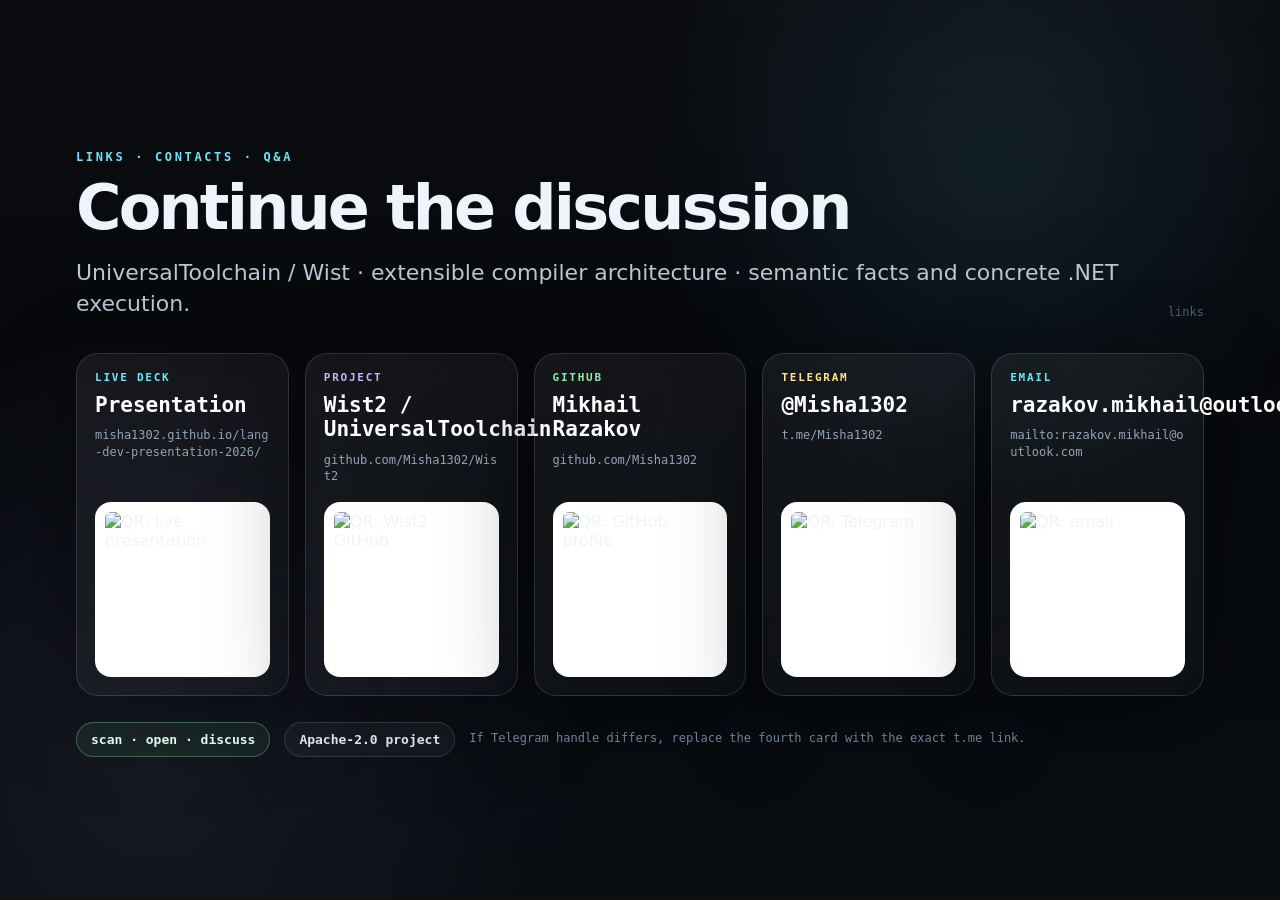
==== contact-slide.html @ dee4163a "Add contact slide with QR links" ====
<!doctype html>
<html lang="en">
<head>
<meta charset="utf-8">
<meta name="viewport" content="width=device-width, initial-scale=1">
<title>Links · Mikhail Razakov · LangDev 2026</title>
<style>
:root{--bg:#07090d;--ink:#eef4fb;--muted:#93a4ba;--line:rgba(255,255,255,.13);--cyan:#67e8f9;--violet:#c4b5fd;--green:#86efac;--amber:#fde68a;--shadow:0 24px 90px rgba(0,0,0,.38)}
*{box-sizing:border-box}html,body{margin:0;min-height:100%;background:var(--bg);color:var(--ink);font-family:Inter,ui-sans-serif,system-ui,-apple-system,BlinkMacSystemFont,"Segoe UI",sans-serif}body{overflow:hidden}.slide{position:relative;min-height:100svh;display:flex;align-items:center;padding:66px 76px 58px;overflow:hidden}.slide:before{content:"";position:absolute;inset:0;background:radial-gradient(circle at 78% 18%,rgba(103,232,249,.09),transparent 28%),radial-gradient(circle at 12% 84%,rgba(196,181,253,.075),transparent 32%),linear-gradient(180deg,rgba(255,255,255,.02),transparent 35%,rgba(103,232,249,.018));pointer-events:none}.wrap{position:relative;width:100%;max-width:1530px;margin:0 auto}.head{display:flex;align-items:flex-end;justify-content:space-between;gap:24px;margin-bottom:34px}.kicker{font:700 12px/1.1 monospace;letter-spacing:.22em;text-transform:uppercase;color:var(--cyan);margin-bottom:11px}.num{font:12px monospace;color:#4b5f75;white-space:nowrap}h1{margin:0;font-size:62px;letter-spacing:-.045em;line-height:1.02;max-width:1050px}.sub{font-size:22px;color:#b9c6d6;line-height:1.42;max-width:1050px;margin-top:18px}.grid{display:grid;grid-template-columns:repeat(5,minmax(0,1fr));gap:16px}.card{display:flex;flex-direction:column;justify-content:space-between;min-height:330px;border:1px solid var(--line);background:linear-gradient(145deg,rgba(255,255,255,.060),rgba(255,255,255,.020));border-radius:22px;box-shadow:var(--shadow);padding:18px;text-decoration:none;color:var(--ink)}.card:hover{border-color:rgba(103,232,249,.38);transform:translateY(-2px)}.tag{font:900 11px/1 monospace;letter-spacing:.16em;text-transform:uppercase;color:var(--cyan);margin-bottom:10px}.title{font:850 21px/1.15 monospace;color:white}.url{font:12px/1.35 monospace;color:#93a4ba;word-break:break-all;margin-top:10px}.qr{width:100%;aspect-ratio:1/1;border-radius:16px;background:#fff;padding:10px;margin-top:18px;object-fit:contain}.footer{margin-top:26px;display:flex;gap:14px;flex-wrap:wrap;align-items:center}.pill{border:1px solid rgba(255,255,255,.12);border-radius:999px;padding:10px 14px;font:800 13px/1 monospace;color:#d8e5f2;background:rgba(255,255,255,.04)}.pill.green{color:#dcfce7;border-color:rgba(134,239,172,.32);background:rgba(134,239,172,.07)}.note{color:#6f8198;font:12px/1.45 monospace}.violet{color:var(--violet)}.green{color:var(--green)}.amber{color:var(--amber)}@media(max-width:1200px){.grid{grid-template-columns:repeat(3,1fr)}body{overflow:auto}.slide{align-items:flex-start}}@media(max-width:760px){.slide{padding:48px 16px}.grid{grid-template-columns:1fr}h1{font-size:38px}.sub{font-size:18px}.num{display:none}}
</style>
</head>
<body>
<main class="slide">
<div class="wrap">
  <div class="head"><div><div class="kicker">links · contacts · Q&amp;A</div><h1>Continue the discussion</h1><div class="sub">UniversalToolchain / Wist · extensible compiler architecture · semantic facts and concrete .NET execution.</div></div><div class="num">links</div></div>
  <div class="grid">
    <a class="card" href="https://misha1302.github.io/lang-dev-presentation-2026/" target="_blank" rel="noopener"><div><div class="tag">live deck</div><div class="title">Presentation</div><div class="url">misha1302.github.io/lang-dev-presentation-2026/</div></div><img class="qr" alt="QR: live presentation" src="https://api.qrserver.com/v1/create-qr-code/?size=320x320&amp;margin=8&amp;data=https%3A%2F%2Fmisha1302.github.io%2Flang-dev-presentation-2026%2F"></a>
    <a class="card" href="https://github.com/Misha1302/Wist2" target="_blank" rel="noopener"><div><div class="tag violet">project</div><div class="title">Wist2 / UniversalToolchain</div><div class="url">github.com/Misha1302/Wist2</div></div><img class="qr" alt="QR: Wist2 GitHub" src="https://api.qrserver.com/v1/create-qr-code/?size=320x320&amp;margin=8&amp;data=https%3A%2F%2Fgithub.com%2FMisha1302%2FWist2"></a>
    <a class="card" href="https://github.com/Misha1302" target="_blank" rel="noopener"><div><div class="tag green">github</div><div class="title">Mikhail Razakov</div><div class="url">github.com/Misha1302</div></div><img class="qr" alt="QR: GitHub profile" src="https://api.qrserver.com/v1/create-qr-code/?size=320x320&amp;margin=8&amp;data=https%3A%2F%2Fgithub.com%2FMisha1302"></a>
    <a class="card" href="https://t.me/Misha1302" target="_blank" rel="noopener"><div><div class="tag amber">telegram</div><div class="title">@Misha1302</div><div class="url">t.me/Misha1302</div></div><img class="qr" alt="QR: Telegram" src="https://api.qrserver.com/v1/create-qr-code/?size=320x320&amp;margin=8&amp;data=https%3A%2F%2Ft.me%2FMisha1302"></a>
    <a class="card" href="mailto:razakov.mikhail@outlook.com"><div><div class="tag">email</div><div class="title">razakov.mikhail@outlook.com</div><div class="url">mailto:razakov.mikhail@outlook.com</div></div><img class="qr" alt="QR: email" src="https://api.qrserver.com/v1/create-qr-code/?size=320x320&amp;margin=8&amp;data=mailto%3Arazakov.mikhail%40outlook.com"></a>
  </div>
  <div class="footer"><span class="pill green">scan · open · discuss</span><span class="pill">Apache-2.0 project</span><span class="note">If Telegram handle differs, replace the fourth card with the exact t.me link.</span></div>
</div>
</main>
</body>
</html>
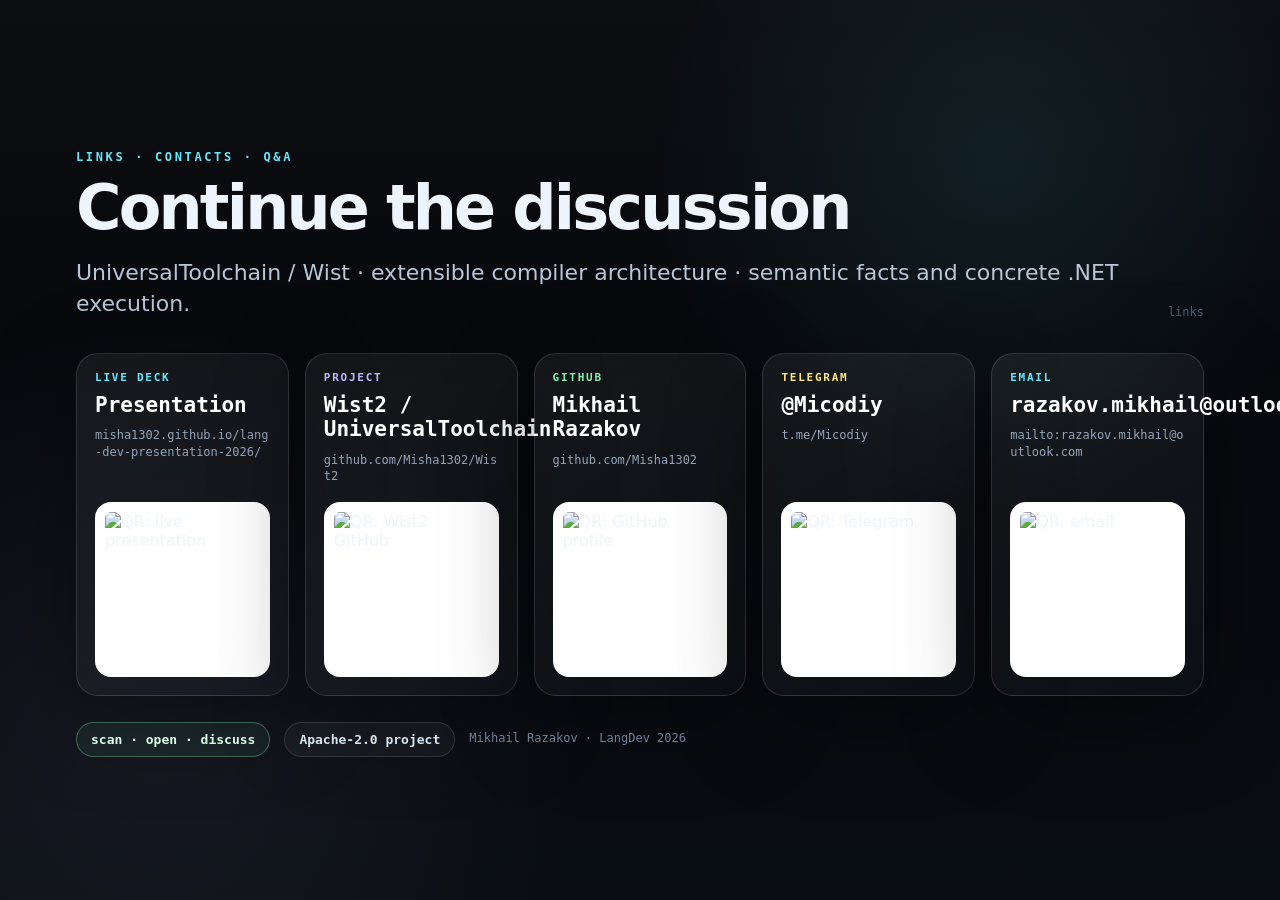
==== commit eccaa8e5: "Fix Telegram contact to @Micodiy" ====
--- a/contact-slide.html
+++ b/contact-slide.html
@@ -17,10 +17,10 @@
     <a class="card" href="https://misha1302.github.io/lang-dev-presentation-2026/" target="_blank" rel="noopener"><div><div class="tag">live deck</div><div class="title">Presentation</div><div class="url">misha1302.github.io/lang-dev-presentation-2026/</div></div><img class="qr" alt="QR: live presentation" src="https://api.qrserver.com/v1/create-qr-code/?size=320x320&amp;margin=8&amp;data=https%3A%2F%2Fmisha1302.github.io%2Flang-dev-presentation-2026%2F"></a>
     <a class="card" href="https://github.com/Misha1302/Wist2" target="_blank" rel="noopener"><div><div class="tag violet">project</div><div class="title">Wist2 / UniversalToolchain</div><div class="url">github.com/Misha1302/Wist2</div></div><img class="qr" alt="QR: Wist2 GitHub" src="https://api.qrserver.com/v1/create-qr-code/?size=320x320&amp;margin=8&amp;data=https%3A%2F%2Fgithub.com%2FMisha1302%2FWist2"></a>
     <a class="card" href="https://github.com/Misha1302" target="_blank" rel="noopener"><div><div class="tag green">github</div><div class="title">Mikhail Razakov</div><div class="url">github.com/Misha1302</div></div><img class="qr" alt="QR: GitHub profile" src="https://api.qrserver.com/v1/create-qr-code/?size=320x320&amp;margin=8&amp;data=https%3A%2F%2Fgithub.com%2FMisha1302"></a>
-    <a class="card" href="https://t.me/Misha1302" target="_blank" rel="noopener"><div><div class="tag amber">telegram</div><div class="title">@Misha1302</div><div class="url">t.me/Misha1302</div></div><img class="qr" alt="QR: Telegram" src="https://api.qrserver.com/v1/create-qr-code/?size=320x320&amp;margin=8&amp;data=https%3A%2F%2Ft.me%2FMisha1302"></a>
+    <a class="card" href="https://t.me/Micodiy" target="_blank" rel="noopener"><div><div class="tag amber">telegram</div><div class="title">@Micodiy</div><div class="url">t.me/Micodiy</div></div><img class="qr" alt="QR: Telegram" src="https://api.qrserver.com/v1/create-qr-code/?size=320x320&amp;margin=8&amp;data=https%3A%2F%2Ft.me%2FMicodiy"></a>
     <a class="card" href="mailto:razakov.mikhail@outlook.com"><div><div class="tag">email</div><div class="title">razakov.mikhail@outlook.com</div><div class="url">mailto:razakov.mikhail@outlook.com</div></div><img class="qr" alt="QR: email" src="https://api.qrserver.com/v1/create-qr-code/?size=320x320&amp;margin=8&amp;data=mailto%3Arazakov.mikhail%40outlook.com"></a>
   </div>
-  <div class="footer"><span class="pill green">scan · open · discuss</span><span class="pill">Apache-2.0 project</span><span class="note">If Telegram handle differs, replace the fourth card with the exact t.me link.</span></div>
+  <div class="footer"><span class="pill green">scan · open · discuss</span><span class="pill">Apache-2.0 project</span><span class="note">Mikhail Razakov · LangDev 2026</span></div>
 </div>
 </main>
 </body>
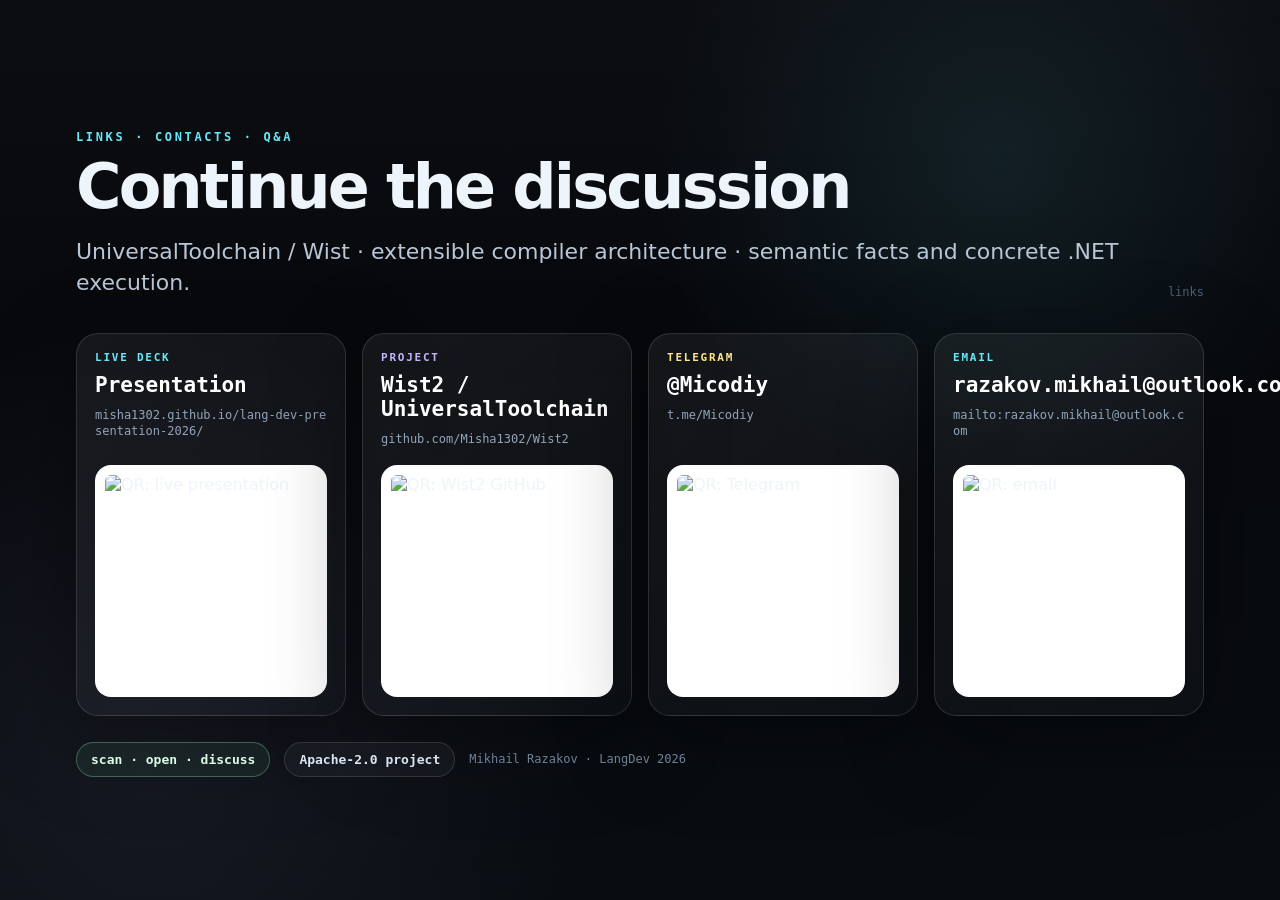
==== commit 4fdca2dc: "Remove GitHub profile card from contacts slide" ====
--- a/contact-slide.html
+++ b/contact-slide.html
@@ -6,7 +6,7 @@
 <title>Links · Mikhail Razakov · LangDev 2026</title>
 <style>
 :root{--bg:#07090d;--ink:#eef4fb;--muted:#93a4ba;--line:rgba(255,255,255,.13);--cyan:#67e8f9;--violet:#c4b5fd;--green:#86efac;--amber:#fde68a;--shadow:0 24px 90px rgba(0,0,0,.38)}
-*{box-sizing:border-box}html,body{margin:0;min-height:100%;background:var(--bg);color:var(--ink);font-family:Inter,ui-sans-serif,system-ui,-apple-system,BlinkMacSystemFont,"Segoe UI",sans-serif}body{overflow:hidden}.slide{position:relative;min-height:100svh;display:flex;align-items:center;padding:66px 76px 58px;overflow:hidden}.slide:before{content:"";position:absolute;inset:0;background:radial-gradient(circle at 78% 18%,rgba(103,232,249,.09),transparent 28%),radial-gradient(circle at 12% 84%,rgba(196,181,253,.075),transparent 32%),linear-gradient(180deg,rgba(255,255,255,.02),transparent 35%,rgba(103,232,249,.018));pointer-events:none}.wrap{position:relative;width:100%;max-width:1530px;margin:0 auto}.head{display:flex;align-items:flex-end;justify-content:space-between;gap:24px;margin-bottom:34px}.kicker{font:700 12px/1.1 monospace;letter-spacing:.22em;text-transform:uppercase;color:var(--cyan);margin-bottom:11px}.num{font:12px monospace;color:#4b5f75;white-space:nowrap}h1{margin:0;font-size:62px;letter-spacing:-.045em;line-height:1.02;max-width:1050px}.sub{font-size:22px;color:#b9c6d6;line-height:1.42;max-width:1050px;margin-top:18px}.grid{display:grid;grid-template-columns:repeat(5,minmax(0,1fr));gap:16px}.card{display:flex;flex-direction:column;justify-content:space-between;min-height:330px;border:1px solid var(--line);background:linear-gradient(145deg,rgba(255,255,255,.060),rgba(255,255,255,.020));border-radius:22px;box-shadow:var(--shadow);padding:18px;text-decoration:none;color:var(--ink)}.card:hover{border-color:rgba(103,232,249,.38);transform:translateY(-2px)}.tag{font:900 11px/1 monospace;letter-spacing:.16em;text-transform:uppercase;color:var(--cyan);margin-bottom:10px}.title{font:850 21px/1.15 monospace;color:white}.url{font:12px/1.35 monospace;color:#93a4ba;word-break:break-all;margin-top:10px}.qr{width:100%;aspect-ratio:1/1;border-radius:16px;background:#fff;padding:10px;margin-top:18px;object-fit:contain}.footer{margin-top:26px;display:flex;gap:14px;flex-wrap:wrap;align-items:center}.pill{border:1px solid rgba(255,255,255,.12);border-radius:999px;padding:10px 14px;font:800 13px/1 monospace;color:#d8e5f2;background:rgba(255,255,255,.04)}.pill.green{color:#dcfce7;border-color:rgba(134,239,172,.32);background:rgba(134,239,172,.07)}.note{color:#6f8198;font:12px/1.45 monospace}.violet{color:var(--violet)}.green{color:var(--green)}.amber{color:var(--amber)}@media(max-width:1200px){.grid{grid-template-columns:repeat(3,1fr)}body{overflow:auto}.slide{align-items:flex-start}}@media(max-width:760px){.slide{padding:48px 16px}.grid{grid-template-columns:1fr}h1{font-size:38px}.sub{font-size:18px}.num{display:none}}
+*{box-sizing:border-box}html,body{margin:0;min-height:100%;background:var(--bg);color:var(--ink);font-family:Inter,ui-sans-serif,system-ui,-apple-system,BlinkMacSystemFont,"Segoe UI",sans-serif}body{overflow:hidden}.slide{position:relative;min-height:100svh;display:flex;align-items:center;padding:66px 76px 58px;overflow:hidden}.slide:before{content:"";position:absolute;inset:0;background:radial-gradient(circle at 78% 18%,rgba(103,232,249,.09),transparent 28%),radial-gradient(circle at 12% 84%,rgba(196,181,253,.075),transparent 32%),linear-gradient(180deg,rgba(255,255,255,.02),transparent 35%,rgba(103,232,249,.018));pointer-events:none}.wrap{position:relative;width:100%;max-width:1530px;margin:0 auto}.head{display:flex;align-items:flex-end;justify-content:space-between;gap:24px;margin-bottom:34px}.kicker{font:700 12px/1.1 monospace;letter-spacing:.22em;text-transform:uppercase;color:var(--cyan);margin-bottom:11px}.num{font:12px monospace;color:#4b5f75;white-space:nowrap}h1{margin:0;font-size:62px;letter-spacing:-.045em;line-height:1.02;max-width:1050px}.sub{font-size:22px;color:#b9c6d6;line-height:1.42;max-width:1050px;margin-top:18px}.grid{display:grid;grid-template-columns:repeat(4,minmax(0,1fr));gap:16px}.card{display:flex;flex-direction:column;justify-content:space-between;min-height:330px;border:1px solid var(--line);background:linear-gradient(145deg,rgba(255,255,255,.060),rgba(255,255,255,.020));border-radius:22px;box-shadow:var(--shadow);padding:18px;text-decoration:none;color:var(--ink)}.card:hover{border-color:rgba(103,232,249,.38);transform:translateY(-2px)}.tag{font:900 11px/1 monospace;letter-spacing:.16em;text-transform:uppercase;color:var(--cyan);margin-bottom:10px}.title{font:850 21px/1.15 monospace;color:white}.url{font:12px/1.35 monospace;color:#93a4ba;word-break:break-all;margin-top:10px}.qr{width:100%;aspect-ratio:1/1;border-radius:16px;background:#fff;padding:10px;margin-top:18px;object-fit:contain}.footer{margin-top:26px;display:flex;gap:14px;flex-wrap:wrap;align-items:center}.pill{border:1px solid rgba(255,255,255,.12);border-radius:999px;padding:10px 14px;font:800 13px/1 monospace;color:#d8e5f2;background:rgba(255,255,255,.04)}.pill.green{color:#dcfce7;border-color:rgba(134,239,172,.32);background:rgba(134,239,172,.07)}.note{color:#6f8198;font:12px/1.45 monospace}.violet{color:var(--violet)}.green{color:var(--green)}.amber{color:var(--amber)}@media(max-width:1200px){.grid{grid-template-columns:repeat(2,1fr)}body{overflow:auto}.slide{align-items:flex-start}}@media(max-width:760px){.slide{padding:48px 16px}.grid{grid-template-columns:1fr}h1{font-size:38px}.sub{font-size:18px}.num{display:none}}
 </style>
 </head>
 <body>
@@ -16,7 +16,6 @@
   <div class="grid">
     <a class="card" href="https://misha1302.github.io/lang-dev-presentation-2026/" target="_blank" rel="noopener"><div><div class="tag">live deck</div><div class="title">Presentation</div><div class="url">misha1302.github.io/lang-dev-presentation-2026/</div></div><img class="qr" alt="QR: live presentation" src="https://api.qrserver.com/v1/create-qr-code/?size=320x320&amp;margin=8&amp;data=https%3A%2F%2Fmisha1302.github.io%2Flang-dev-presentation-2026%2F"></a>
     <a class="card" href="https://github.com/Misha1302/Wist2" target="_blank" rel="noopener"><div><div class="tag violet">project</div><div class="title">Wist2 / UniversalToolchain</div><div class="url">github.com/Misha1302/Wist2</div></div><img class="qr" alt="QR: Wist2 GitHub" src="https://api.qrserver.com/v1/create-qr-code/?size=320x320&amp;margin=8&amp;data=https%3A%2F%2Fgithub.com%2FMisha1302%2FWist2"></a>
-    <a class="card" href="https://github.com/Misha1302" target="_blank" rel="noopener"><div><div class="tag green">github</div><div class="title">Mikhail Razakov</div><div class="url">github.com/Misha1302</div></div><img class="qr" alt="QR: GitHub profile" src="https://api.qrserver.com/v1/create-qr-code/?size=320x320&amp;margin=8&amp;data=https%3A%2F%2Fgithub.com%2FMisha1302"></a>
     <a class="card" href="https://t.me/Micodiy" target="_blank" rel="noopener"><div><div class="tag amber">telegram</div><div class="title">@Micodiy</div><div class="url">t.me/Micodiy</div></div><img class="qr" alt="QR: Telegram" src="https://api.qrserver.com/v1/create-qr-code/?size=320x320&amp;margin=8&amp;data=https%3A%2F%2Ft.me%2FMicodiy"></a>
     <a class="card" href="mailto:razakov.mikhail@outlook.com"><div><div class="tag">email</div><div class="title">razakov.mikhail@outlook.com</div><div class="url">mailto:razakov.mikhail@outlook.com</div></div><img class="qr" alt="QR: email" src="https://api.qrserver.com/v1/create-qr-code/?size=320x320&amp;margin=8&amp;data=mailto%3Arazakov.mikhail%40outlook.com"></a>
   </div>
